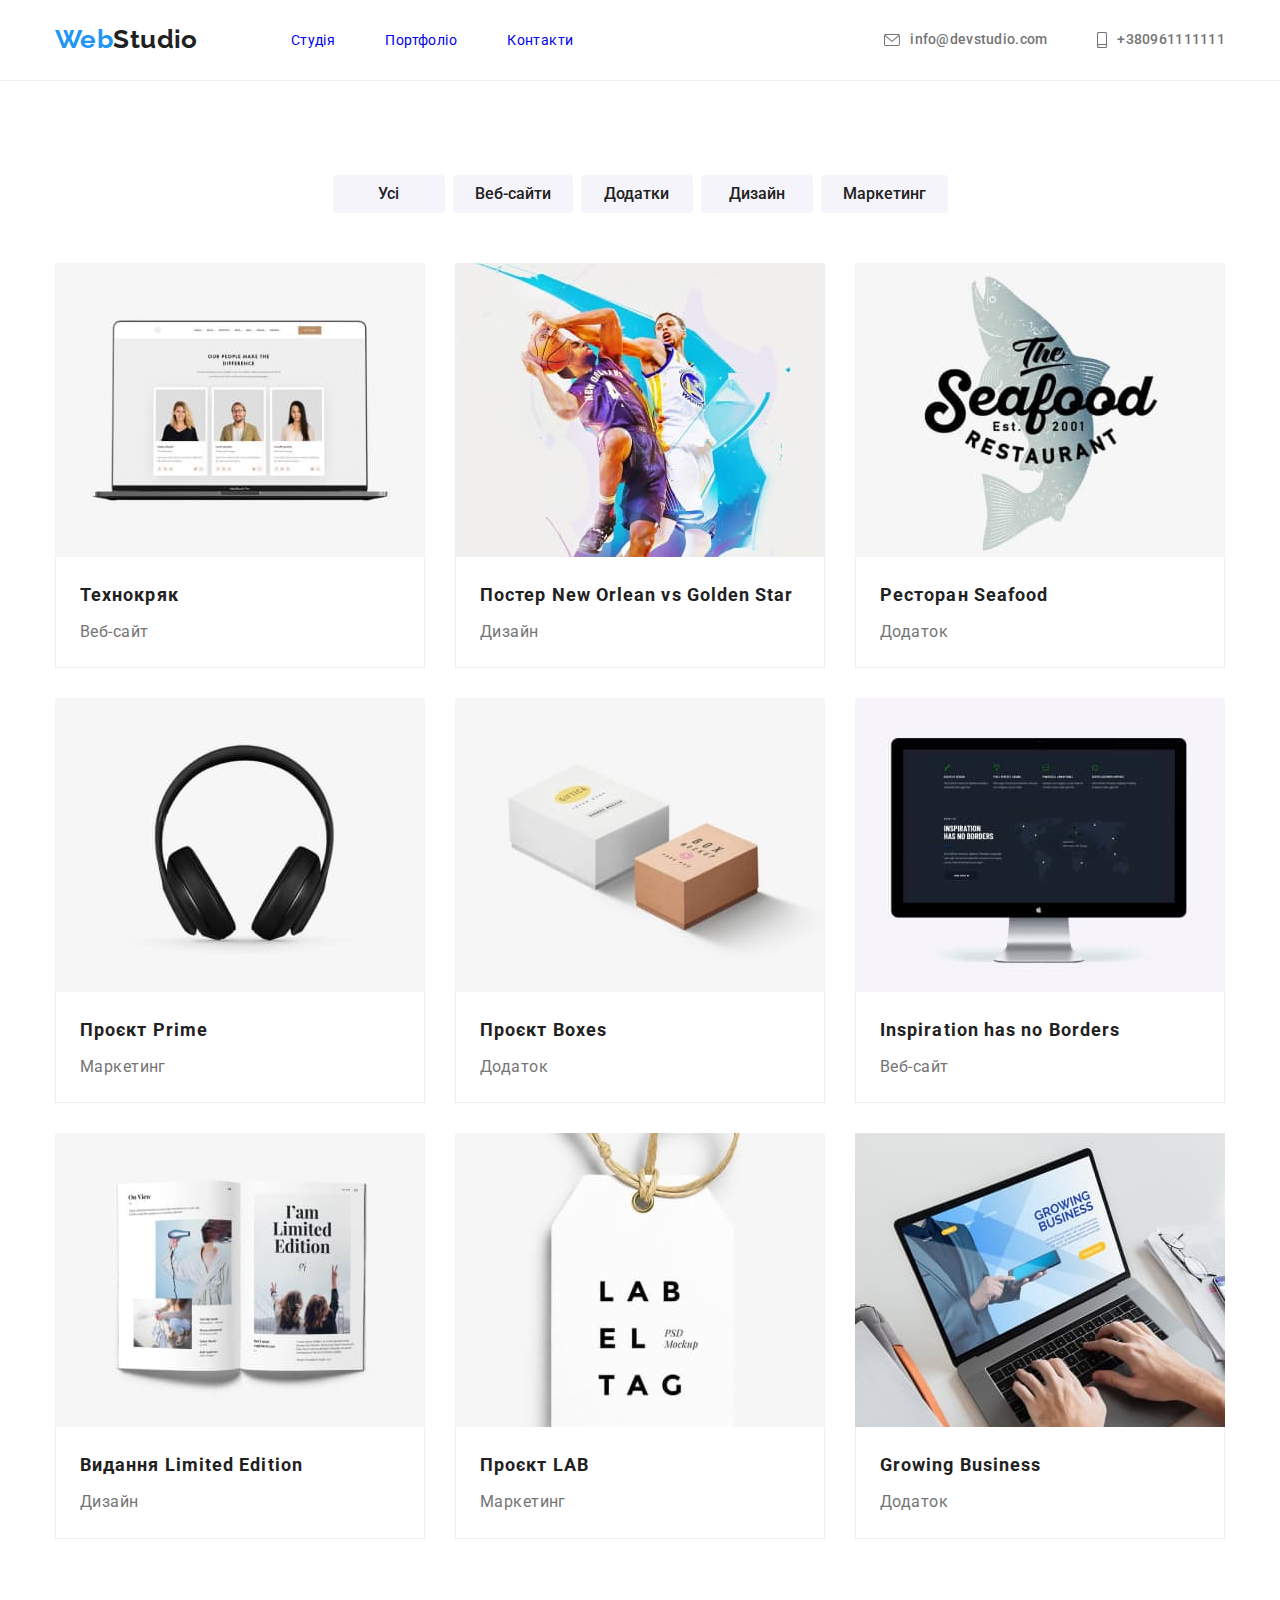
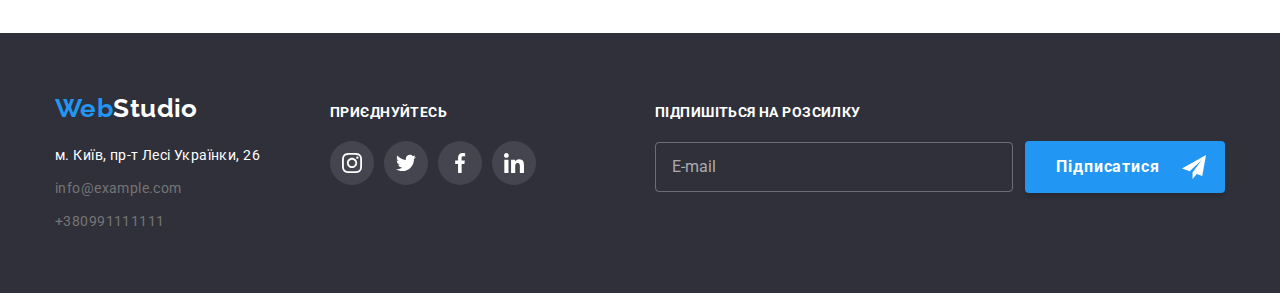
==== portfolio.html @ b7484ddc "внесла нові файли" ====
<!DOCTYPE html>
<html lang="uk">
  <head>
    <meta charset="UTF-8" />
    <meta http-equiv="X-UA-Compatible" content="IE=edge" />
    <meta name="viewport" content="width=device-width, initial-scale=1.0" />
    <link
      href="https://fonts.googleapis.com/css2?family=Raleway:wght@700&family=Roboto:wght@400;500;700;900&display=swap"
      rel="stylesheet"
    />
    <link
      rel="stylesheet"
      href="https://cdnjs.cloudflare.com/ajax/libs/modern-normalize/1.1.0/modern-normalize.min.css"
    />
    <link rel="stylesheet" href="./css/main.min.css" />
    <title>Портфоліо</title>
  </head>
  <body class="page">
    <!-- Header -->
    <header class="page-header">
      <div class="container wrapper">
        <nav class="main-nav">
          <!-- logo -->
          <a href="./index.html" lang="en" class="link logo-header logo"
            ><span class="select">Web</span>Studio</a
          >
          <!-- navigatio -->
          <ul class="nav-list list">
            <li class="nav-list__item">
              <a href="./index.html" class="link nav-list__link">Студія</a>
            </li>
            <li class="nav-list-item">
              <a href="./portfolio.html" class="link nav-list__link nav-list__link_current"
                >Портфоліо</a
              >
            </li>
            <li class="nav-list__item"><a href="#" class="link nav-list__link">Контакти</a></li>
          </ul>
        </nav>
        <ul class="list contact-list">
          <li class="contact-list-item">
            <a href="mailto:info@devstudio.com" class="link mail">
              <svg class="mail-icon" width="16" height="12" aria-label="пошта">
                <use href="./images/icons.svg#icon-envelope"></use></svg
              >info@devstudio.com</a
            >
          </li>
          <li class="contact-list-item">
            <a href="tel:+380961111111" class="link tel">
              <svg class="mail-icon" width="10" height="16" aria-label="мобільний телефон">
                <use href="./images/icons.svg#icon-smartphone"></use></svg
              >+380961111111</a
            >
          </li>
        </ul>
      </div>
    </header>

    <!-- main -->
    <main>
      <!-- portfolio -->
      <section class="section portfolio">
        <div class="container portfolio-wrapper">
          <h1 class="visually-hidden">Портфоліо</h1>
          <ul class="list portfolio-list">
            <li class="portfolio-list-item">
              <button type="button" class="main-btn button">Усі</button>
            </li>
            <li class="portfolio-list-item">
              <button type="button" class="button">Веб-сайти</button>
            </li>
            <li class="portfolio-list-item">
              <button type="button" class="button">Додатки</button>
            </li>
            <li class="portfolio-list-item">
              <button type="button" class="button">Дизайн</button>
            </li>
            <li class="portfolio-list-item">
              <button type="button" class="button">Маркетинг</button>
            </li>
          </ul>

          <ul class="portfolio-content">
            <li class="portfolio-content-item">
              <a href="" class="link portfolio-content-link">
                <div class="cards-wrapper">
                  <img
                    src="./images/pic-01.jpg"
                    alt="Прев'ю сайту Технокряк"
                    width="370"
                    height="294"
                  />
                  <p class="cards-overlay">
                    Ресурс пропонує комплексні пропозиції з різним рівнем функціоналу та сервісів.
                    Все це дозволить відвідувачу отримати вичерпні відомості про компанію чи
                    приватну особу.
                  </p>
                </div>
                <div class="our-products">
                  <h2 class="portfolio-title">Технокряк</h2>
                  <p class="desk">Веб-сайт</p>
                </div>
              </a>
            </li>

            <li class="link portfolio-content-item">
              <a href="" class="link portfolio-content-link">
                <div class="cards-wrapper">
                  <img src="./images/pic-02.jpg" alt="Дизайн постеру" width="370" height="294" />
                  <p class="cards-overlay">
                    Ресурс пропонує комплексні пропозиції з різним рівнем функціоналу та сервісів.
                    Все це дозволить відвідувачу отримати вичерпні відомості про компанію чи
                    приватну особу.
                  </p>
                </div>

                <div class="our-products">
                  <h2 class="portfolio-title">Постер New Orlean vs Golden Star</h2>
                  <p class="desk">Дизайн</p>
                </div>
              </a>
            </li>

            <li class="portfolio-content-item">
              <a href="" class="link link portfolio-content-link">
                <div class="cards-wrapper">
                  <img src="./images/pic-03.jpg" alt="Додаток ресторану" width="370" height="294" />
                  <p class="cards-overlay">
                    Ресурс пропонує комплексні пропозиції з різним рівнем функціоналу та сервісів.
                    Все це дозволить відвідувачу отримати вичерпні відомості про компанію чи
                    приватну особу.
                  </p>
                </div>
                <div class="our-products">
                  <h2 class="portfolio-title">Ресторан Seafood</h2>
                  <p class="desk">Додаток</p>
                </div>
              </a>
            </li>

            <li class="portfolio-content-item">
              <a href="" class="link portfolio-content-link">
                <div class="cards-wrapper">
                  <img src="./images/pic-04.jpg" alt="Маркетинг" width="370" height="294" />
                  <p class="cards-overlay">
                    Ресурс пропонує комплексні пропозиції з різним рівнем функціоналу та сервісів.
                    Все це дозволить відвідувачу отримати вичерпні відомості про компанію чи
                    приватну особу.
                  </p>
                </div>

                <div class="our-products">
                  <h2 class="portfolio-title">Проєкт Prime</h2>
                  <p class="desk">Маркетинг</p>
                </div>
              </a>
            </li>

            <li class="portfolio-content-item">
              <a href="" class="link portfolio-content-link">
                <div class="cards-wrapper">
                  <img src="./images/pic-05.jpg" alt="Додаток" width="370" height="294" />
                  <p class="cards-overlay">
                    Ресурс пропонує комплексні пропозиції з різним рівнем функціоналу та сервісів.
                    Все це дозволить відвідувачу отримати вичерпні відомості про компанію чи
                    приватну особу.
                  </p>
                </div>
                <div class="our-products">
                  <h2 class="portfolio-title">Проєкт Boxes</h2>
                  <p class="desk">Додаток</p>
                </div>
              </a>
            </li>

            <li class="portfolio-content-item">
              <a href="" class="link portfolio-content-link">
                <div class="cards-wrapper">
                  <img src="./images/pic-06.jpg" alt="Веб-сайт" width="370" height="294" />
                  <p class="cards-overlay">
                    Ресурс пропонує комплексні пропозиції з різним рівнем функціоналу та сервісів.
                    Все це дозволить відвідувачу отримати вичерпні відомості про компанію чи
                    приватну особу.
                  </p>
                </div>

                <div class="our-products">
                  <h2 class="portfolio-title">Inspiration has no Borders</h2>
                  <p class="desk">Веб-сайт</p>
                </div>
              </a>
            </li>

            <li class="portfolio-content-item">
              <a href="" class="link portfolio-content-link">
                <div class="cards-wrapper">
                  <img src="./images/pic-07.jpg" alt="Видання" width="370" height="294" />
                  <p class="cards-overlay">
                    Ресурс пропонує комплексні пропозиції з різним рівнем функціоналу та сервісів.
                    Все це дозволить відвідувачу отримати вичерпні відомості про компанію чи
                    приватну особу.
                  </p>
                </div>
                <div class="our-products">
                  <h2 class="portfolio-title">Видання Limited Edition</h2>
                  <p class="desk">Дизайн</p>
                </div>
              </a>
            </li>

            <li class="portfolio-content-item">
              <a href="" class="link portfolio-content-link">
                <div class="cards-wrapper">
                  <img src="./images/pic-08.jpg" alt="Проєкт" width="370" height="294" />
                  <p class="cards-overlay">
                    Ресурс пропонує комплексні пропозиції з різним рівнем функціоналу та сервісів.
                    Все це дозволить відвідувачу отримати вичерпні відомості про компанію чи
                    приватну особу.
                  </p>
                </div>
                <div class="our-products">
                  <h2 class="portfolio-title">Проєкт LAB</h2>
                  <p class="desk">Маркетинг</p>
                </div>
              </a>
            </li>

            <li class="portfolio-content-item">
              <a href="" class="link portfolio-content-link">
                <div class="cards-wrapper">
                  <img
                    src="./images/pic-09.jpg"
                    alt="Додаток для бізнесу"
                    width="370"
                    height="294"
                  />
                  <p class="cards-overlay">
                    Ресурс пропонує комплексні пропозиції з різним рівнем функціоналу та сервісів.
                    Все це дозволить відвідувачу отримати вичерпні відомості про компанію чи
                    приватну особу.
                  </p>
                </div>
                <div class="our-products">
                  <h2 class="portfolio-title">Growing Business</h2>
                  <p class="desk">Додаток</p>
                </div>
              </a>
            </li>
          </ul>
        </div>
      </section>
    </main>

    <!-- footer -->

    <footer class="page-footer">
      <div class="container footer-wrapper">
        <div class="content-wrapper">
          <a href="./index.html" lang="en" class="link logo-footer logo">
            <span class="select">Web</span>Studio</a
          >
          <address>
            <ul class="list footer-list">
              <li class="footer-list-item">
                <a
                  href="https://goo.gl/maps/CPtrU1FHBa2aNyZL9"
                  target="_blank"
                  rel="noopener noreferrer nofollow"
                  class="link address"
                  >м. Київ, пр-т Лесі Українки, 26</a
                >
              </li>
              <li class="footer-list-item">
                <a href="mailto:info@example.com" class="link contact">info@example.com</a>
              </li>
              <li class="footer-list-item">
                <a href="tel:+380991111111" class="link contact">+380991111111</a>
              </li>
            </ul>
          </address>
        </div>

        <div class="join-wrapper">
          <p class="join-text">Приєднуйтесь</p>
          <ul class="join-list">
            <li class="join-list-item">
              <a href="" class="join-list-link">
                <svg
                  class="join-list-icon"
                  width="20"
                  height="20"
                  aria-label="соціальна сторінка інстаграм"
                >
                  <use href="./images/icons.svg#icon-social-instagram"></use>
                </svg>
              </a>
            </li>
            <li class="join-list-item">
              <a href="" class="join-list-link">
                <svg
                  class="join-list-icon"
                  width="20"
                  height="20"
                  aria-label="соціальна сторінка твітер"
                >
                  <use href="./images/icons.svg#icon-social-twitter"></use>
                </svg>
              </a>
            </li>
            <li class="join-list-item">
              <a href="" class="join-list-link">
                <svg
                  class="join-list-icon"
                  width="20"
                  height="20"
                  aria-label="соціальна сторінка фейсбук"
                >
                  <use href="./images/icons.svg#icon-social-facebook"></use>
                </svg>
              </a>
            </li>
            <li class="join-list-item">
              <a href="" class="join-list-link">
                <svg
                  class="join-list-icon"
                  width="20"
                  height="20"
                  aria-label="соціальна сторінка лінкедін"
                >
                  <use href="./images/icons.svg#icon-social-linkedin"></use>
                </svg>
              </a>
            </li>
          </ul>
        </div>

        <form class="footer-form">
          <p class="footer-form-label-desk">Підпишіться на розсилку</p>
          <div class="footer-form-wrapper">
            <label class="footer-form-label">
              <input
                type="email"
                name="user-footer-mail"
                class="footer-form-input"
                placeholder="E-mail"
              />
            </label>
            <button type="submit" class="footer-form-btn">
              Підписатися<svg
                class="footer-form-icon"
                width="24"
                height="24"
                aria-label="іконка відправки"
              >
                <use href="./images/icons.svg#icon-icon-send"></use>
              </svg>
            </button>
          </div>
        </form>
      </div>
    </footer>
  </body>
</html>
---- css/main.min.css ----
@import'./base/_functions.css';:root{--page-bg-color: #ffffff;--primary-text-color-dark: #212121;--secondary-text-color-dark: #757575;--main-accent-color: #2196f3;--secondary-accent-color: #188ce8;--primary-text-color-light: #ffffff;--primary-bg-color-dark: #2f303a;--secondary-bg-color-light: #f5f4fa;--logo-header-color: #000000;--transition-dur-and-func: 250ms cubic-bezier(0.4, 0, 0.2, 1)}.visually-hidden{position:absolute;white-space:nowrap;width:1px;height:1px;overflow:hidden;border:0;padding:0;clip:rect(0 0 0 0);clip-path:inset(50%);margin:-1px}img{display:block;max-width:100%;height:auto}button{cursor:pointer;font-family:inherit}address{font-style:normal}h1,h2,h3,p{margin-top:0;margin-bottom:0}ul{margin-top:0;margin-bottom:0;padding-left:0;list-style:none}.page{margin:0;background-color:var(--page-bg-color);color:var(--primary-text-color-dark);font-family:"Roboto",sans-serif;letter-spacing:.03em;font-size:14px}.link{text-decoration:none}.section{padding:94px 0}.container{margin:0 auto;padding:0 15px;width:1200px}.page-header{background-color:var(--primary-text-color-light);border-bottom:1px solid #ececec}.wrapper{display:flex;align-items:center}.main-nav{display:flex;align-items:center}.nav-list{display:flex;align-items:center}.nav-list,.contact-list{column-gap:50px}.nav-list .nav-link{display:block;padding:32px 0;color:currentColor;font-weight:500;line-height:1.14;letter-spacing:.02em;transition:color var(--transition-dur-and-func)}.nav-list .nav-link:hover,.nav-list .nav-link:focus{color:var(--main-accent-color)}.logo-header{margin-right:93px;color:var(--logo-part-header)}.select{color:var(--main-accent-color)}.contact-list{display:flex;margin-left:auto}.list .mail,.list .tel{display:flex;padding:32px 0;align-items:center;color:var(--secondary-text-color-dark);font-family:inherit;font-style:normal;line-height:1.14;letter-spacing:.02em;font-weight:500;transition:color var(--transition-dur-and-func)}.list .mail:hover,.list .mail:focus,.list .tel:hover,.list .tel:focus{color:var(--main-accent-color)}.mail-icon{fill:currentColor;margin-right:10px;transition:fill var(--transition-dur-and-func)}.list .mail:hover .mail-icon,.list .mail:focus .mail-icon,.list .tel:hover .mail-icon,.list .tel:focus .mail-icon{fill:var(--main-accent-color)}.current{color:var(--main-accent-color);position:relative}.current::after{content:"";position:absolute;bottom:-1px;left:0;display:block;width:100%;height:4px;background-color:var(--main-accent-color);border-radius:2px}.hero{padding:200px 0;margin-left:auto;margin-right:auto;max-width:1600px;text-align:center;background-color:var(--primary-bg-color-dark);background-image:linear-gradient(to right, rgba(47, 48, 58, 0.4), rgba(47, 48, 58, 0.4)),url(../images/hero-img.jpg);background-repeat:no-repeat;background-size:cover;background-position:center}.hero-title{margin-bottom:30px;color:var(--primary-text-color-light);font-size:44px;font-weight:900;text-transform:uppercase;line-height:1.4;letter-spacing:.06em;text-align:center}.backdrop{position:fixed;top:0;left:0;z-index:100;width:100%;height:100%;background-color:rgba(0,0,0,.2);transition:opacity var(--transition-dur-and-func),visibility var(--transition-dur-and-func)}.backdrop.is-hidden{opacity:0;visibility:hidden;pointer-events:none}.modal{position:absolute;top:50%;left:50%;min-width:528px;min-height:581px;padding:40px;transform:translate(-50%, -50%);background-color:var(--page-bg-color)}.close-btn{position:absolute;top:8px;right:8px;display:flex;align-items:center;justify-content:center;padding:0;width:30px;height:30px;border:1px solid rgba(0,0,0,.1);border-radius:50%;background-color:rgba(0,0,0,0);transition:fill var(--transition-dur-and-func)}.close-btn-icon{fill:#000}.close-btn:hover .close-btn-icon,.close-btn:focus .close-btn-icon{fill:var(--main-accent-color)}.modal-form-title{margin-bottom:12px;font-size:20px;font-weight:700;line-height:1.2;text-align:center}.modal-form{display:flex;flex-direction:column}.modal-form-input{width:100%;height:40px;border:1px solid rgba(33,33,33,.2);border-radius:4px;padding-left:42px;transition:border-color var(--transition-dur-and-func)}.modal-form-input:focus{outline:none;border-color:var(--main-accent-color)}.modal-form-icon{position:absolute;top:50%;left:12px;transform:translateY(-50%);fill:var(--primary-text-color-dark);transition:fill var(--transition-dur-and-func)}.modal-form-input:focus+.modal-form-icon{fill:var(--main-accent-color)}.modal-form-field-desk{display:block;margin-bottom:4px;font-size:12px;line-height:1.2;letter-spacing:.01em;color:var(--secondary-text-color-dark)}.modal-form-input-wrapper{display:block;position:relative;margin-bottom:10px}.modal-form-comment{width:100%;height:120px;margin-bottom:20px;padding:12px 16px;resize:none;border:1px solid rgba(33,33,33,.2);border-radius:4px;transition:border-color var(--transition-dur-and-func)}.modal-form-comment:focus{outline:none;border-color:var(--main-accent-color)}.modal-form-comment::placeholder{font-size:12px;line-height:1.2;letter-spacing:.01em;color:rgba(117,117,117,.5)}.modal-form-check-icon{border-radius:2px;border:1px solid var(--primary-text-color-dark);cursor:pointer;margin-right:7px}.modal-form-checkbox:checked+.modal-form-check-icon{background-color:var(--main-accent-color);border-color:var(--main-accent-color)}.modal-form-checkbox:focus+.modal-form-check-icon{box-shadow:0 0 0 2px rgba(33,150,243,.5);border-color:var(--main-accent-color)}.own-check-icon{display:none}.modal-form-checkbox:checked+.modal-form-check-icon .own-check-icon{display:block}.modal-form-checkbox{appearance:none;position:absolute}.modal-form-check-label{display:flex;align-items:center;justify-content:center;margin-bottom:30px}.modal-form-check-desk{color:var(--secondary-text-color-dark);font-weight:400;letter-spacing:.03em;line-height:1.7}.modal-form-check-link{color:var(--main-accent-color);font-family:inherit;font-size:14px;font-weight:400;letter-spacing:.03em;line-height:1.7}.advantage-theme{display:flex;width:270px;height:120px;margin-bottom:20px;justify-content:center;align-items:center;column-gap:30px;background-color:var(--secondary-bg-color-light)}.advantage-list,.work-list,.team-list{display:flex;column-gap:30px}.work-list-item{position:relative}.work-overlay{display:flex;justify-content:center;align-items:center;position:absolute;bottom:0;left:0;width:100%;height:70px;color:var(--page-bg-color);text-transform:uppercase;font-weight:700;line-height:1.143;text-align:center;background-color:rgba(47,48,58,.8)}.list-marker{width:270px}.advantage-title{margin-bottom:10px;font-size:14px;font-weight:700;line-height:1.14;letter-spacing:.03em;text-transform:uppercase}.text{color:var(--secondary-text-color-dark);line-height:1.7}.work{padding-top:0}.team-list-item{width:270px;background-color:var(--primary-text-color-light);box-shadow:0px 1px 3px rgba(0,0,0,.12),0px 1px 1px rgba(0,0,0,.14),0px 2px 1px rgba(0,0,0,.2)}.team{background-color:var(--secondary-bg-color-light)}.our-team{padding:30px 0}.secondary-title{margin-bottom:10px;color:var(--primary-text-color-dark);font-weight:500;font-size:16px;line-height:1.2;letter-spacing:.03em;text-align:center}.regular-customers-list{display:flex;column-gap:30px}.regular-customers-list-item{width:170px;height:92px}.regular-customers-list-link{display:flex;width:100%;height:100%;border:1px solid #afb1b8;border-radius:4px;align-items:center;justify-content:center;transition:border var(--transition-dur-and-func)}.regular-customers-list-link:hover,.regular-customers-list-link:focus{border:1px solid var(--main-accent-color)}.regular-customers-list-icon{fill:#afb1b8;transition:fill var(--transition-dur-and-func)}.regular-customers-list-link:hover .regular-customers-list-icon,.regular-customers-list-link:focus .regular-customers-list-icon{fill:var(--main-accent-color)}.page-footer{padding:60px 0;background-color:var(--primary-bg-color-dark)}.content-wrapper{margin-right:70px}.footer-wrapper{display:flex;align-items:baseline}.logo-footer{display:inline-block;margin-bottom:20px;color:var(--primary-text-color-light)}.footer-list .footer-list-item:not(:last-child){margin-bottom:9px}.address{color:var(--primary-text-color-light);transition:color var(--transition-dur-and-func)}.contact{color:var(--secondary-text-color-dark);transition:color var(--transition-dur-and-func)}.address,.contact{font-family:inherit;line-height:1.7}.address:hover,.address:focus,.address:hover,.address:focus,.contact:hover,.contact:focus,.contact:hover,.contact:focus{color:var(--main-accent-color)}.join-list-icon{fill:var(--page-bg-color)}.join-list{display:flex;column-gap:10px}.join-list-link{display:flex;align-items:center;justify-content:center;width:44px;height:44px;border-radius:50%;background-color:rgba(255,255,255,.1);transition:background-color var(--transition-dur-and-func)}.join-list-link:hover,.join-list-link:focus{background-color:var(--main-accent-color)}.footer-form{margin-left:auto}.footer-form-wrapper{display:flex;align-items:center}.footer-form-input{width:358px;height:50px;padding:15px 0 15px 16px;border:1px solid rgba(255,255,255,.3);border-radius:4px;background-color:rgba(0,0,0,0);color:var(--page-bg-color)}.footer-form-input::placeholder{color:rgba(255,255,255,.6);font-size:16px;line-height:1.25}.footer-form-icon{position:absolute;top:13px;right:18px}.portfolio-list{display:flex;column-gap:8px;justify-content:center;align-items:center;margin-bottom:50px}.button{display:inline-block;border:none;border-radius:4px;padding:6px 22px;min-width:112px;color:var(--primary-text-color-dark);background-color:var(--secondary-bg-color-light);font-weight:500;font-size:16px;line-height:1.6;text-align:center;transition:background-color var(--transition-dur-and-func),color var(--transition-dur-and-func),box-shadow var(--transition-dur-and-func)}.button:hover,.button:focus{color:var(--primary-text-color-light);background-color:var(--main-accent-color);box-shadow:0px 3px 1px rgba(0,0,0,.1),0px 1px 2px rgba(0,0,0,.08),0px 2px 2px rgba(0,0,0,.12)}.portfolio-content{display:flex;flex-wrap:wrap}.portfolio-content-item{width:370px;text-align:left}.portfolio-content-item:not(:nth-child(3n)){margin-right:30px}.portfolio-content-item:not(:nth-last-child(-n+3)){margin-bottom:30px}.portfolio-content-link{display:block;width:100%;background-color:var(--primary-text-color-light);transition:box-shadow var(--transition-dur-and-func)}.portfolio-content-link:hover,.portfolio-content-link:focus{box-shadow:0px 1px 1px rgba(0,0,0,.12),0px 4px 4px rgba(0,0,0,.06),1px 4px 6px rgba(0,0,0,.16)}.portfolio-content-link:hover .cards-overlay{transform:translateY(0)}.our-products{padding:20px 24px;border-left:1px solid #eee;border-right:1px solid #eee;border-bottom:1px solid #eee}.portfolio-title{margin-bottom:4px;color:var(--primary-text-color-dark);font-weight:700;font-size:18px;line-height:2;letter-spacing:.06em}.cards-wrapper{position:relative;overflow:hidden}.cards-overlay{position:absolute;top:0;left:0;width:100%;padding:63px 24px;background-color:rgba(33,150,243,.9);color:var(--page-bg-color);font-weight:400;font-size:18px;line-height:1.6;transform:translateY(100%);transition:transform var(--transition-dur-and-func)}.work-title,.team-title,.regular-customers-title{margin-bottom:50px;color:var(--primary-text-color-dark);font-weight:700;font-size:36px;line-height:1.16;letter-spacing:.03em;text-align:center}.point{color:var(--secondary-text-color-dark);font-size:16px;line-height:1.2;text-align:center;margin-bottom:16px}.social-list{display:flex;justify-content:center;column-gap:10px}.social-list-link{display:flex;align-items:center;justify-content:center;width:44px;height:44px;border-radius:50%;background-color:var(--page-bg-color);transition:background-color var(--transition-dur-and-func)}.social-list-link:hover,.social-list-link:focus{background-color:var(--main-accent-color)}.social-list-icon{fill:#afb1b8;transition:fill var(--transition-dur-and-func)}.social-list-link:hover .social-list-icon,.social-list-link:focus .social-list-icon{fill:var(--page-bg-color)}.join-text{margin-bottom:20px;font-size:14px;font-weight:700;line-height:1.14;letter-spacing:.03em;text-transform:uppercase;color:var(--page-bg-color)}.footer-form-label-desk{margin-bottom:20px;color:var(--primary-text-color-light);font-weight:700;line-height:1.14;text-transform:uppercase}.footer-form-btn{position:relative;display:inline-block;padding:10px 62px 10px 28px;margin-left:12px;align-self:center;min-width:200px;border:1px solid rgba(0,0,0,0);border-radius:4px;box-shadow:0px 4px 4px rgba(0,0,0,.15);background-color:var(--main-accent-color);color:var(--primary-text-color-light);font-weight:700;font-size:16px;line-height:1.9;letter-spacing:.06em;text-align:center;transition:background-color var(--transition-dur-and-func),box-shadow var(--transition-dur-and-func)}.desk{color:var(--secondary-text-color-dark);font-weight:400;font-size:16px;line-height:1.9}.favor-btn{display:inline-block;padding:10px 32px;min-width:216px;border:1px solid rgba(0,0,0,0);border-radius:4px;background-color:var(--main-accent-color);color:var(--primary-text-color-light);font-weight:700;font-size:16px;line-height:1.9;letter-spacing:.06em;text-align:center;transition:background-color var(--transition-dur-and-func)}.favor-btn:hover,.favor-btn:focus{background-color:var(--secondary-accent-color);color:var(--primary-text-color-light)}.logo{font-family:"Raleway",sans-serif;font-size:26px;font-weight:700;line-height:1.2}.modal-form-btn{display:inline-block;padding:10px 52px;align-self:center;min-width:200px;border:1px solid rgba(0,0,0,0);border-radius:4px;box-shadow:0px 4px 4px rgba(0,0,0,.15);background-color:var(--main-accent-color);color:var(--primary-text-color-light);font-weight:700;font-size:16px;line-height:1.9;letter-spacing:.06em;text-align:center}/*# sourceMappingURL=main.min.css.map */
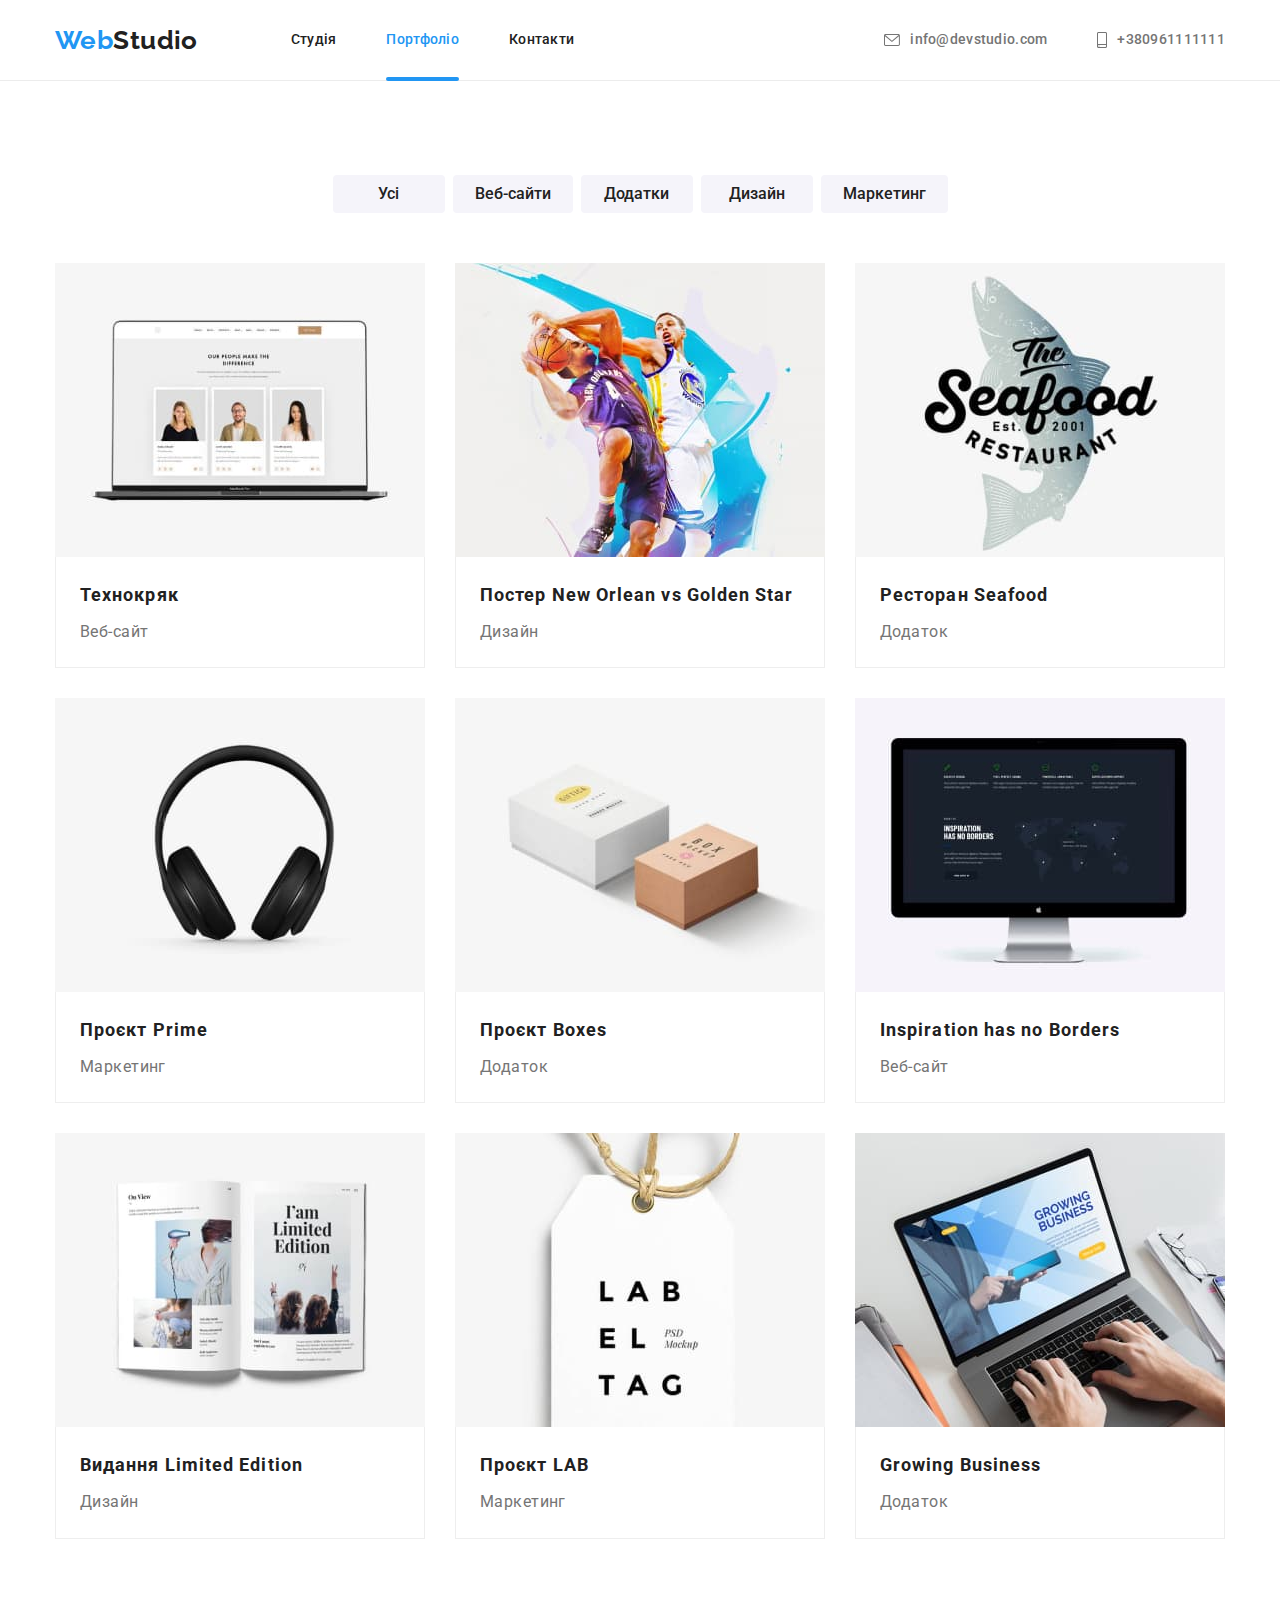
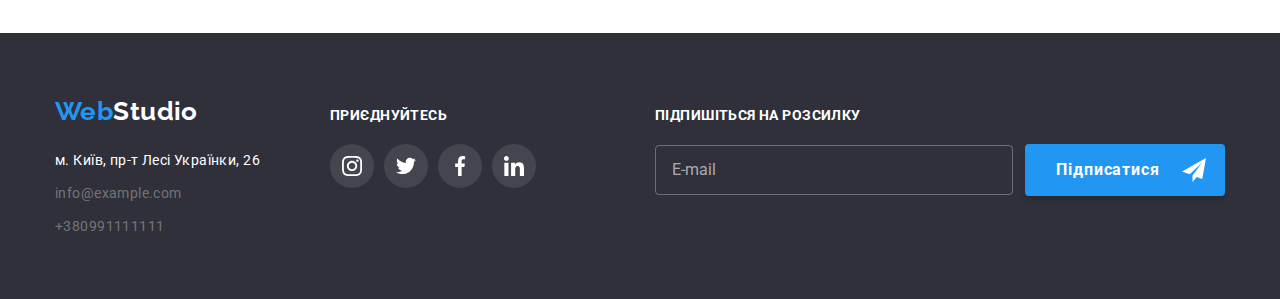
==== commit 1e2cc0b7: "BEM тільки на 3х секціях" ====
--- a/portfolio.html
+++ b/portfolio.html
@@ -24,17 +24,15 @@
           <a href="./index.html" lang="en" class="link logo-header logo"
             ><span class="select">Web</span>Studio</a
           >
-          <!-- navigatio -->
+          <!-- navigation -->
           <ul class="nav-list list">
-            <li class="nav-list__item">
-              <a href="./index.html" class="link nav-list__link">Студія</a>
-            </li>
             <li class="nav-list-item">
-              <a href="./portfolio.html" class="link nav-list__link nav-list__link_current"
-                >Портфоліо</a
-              >
-            </li>
-            <li class="nav-list__item"><a href="#" class="link nav-list__link">Контакти</a></li>
+              <a href="./index.html" class="link nav-list-link">Студія</a>
+            </li>
+            <li class="nav-list-item">
+              <a href="./portfolio.html" class="link nav-list-link current">Портфоліо</a>
+            </li>
+            <li class="nav-list-item"><a href="#" class="link nav-list-link">Контакти</a></li>
           </ul>
         </nav>
         <ul class="list contact-list">
--- a/css/main.min.css
+++ b/css/main.min.css
@@ -1 +1 @@
-@import'./base/_functions.css';:root{--page-bg-color: #ffffff;--primary-text-color-dark: #212121;--secondary-text-color-dark: #757575;--main-accent-color: #2196f3;--secondary-accent-color: #188ce8;--primary-text-color-light: #ffffff;--primary-bg-color-dark: #2f303a;--secondary-bg-color-light: #f5f4fa;--logo-header-color: #000000;--transition-dur-and-func: 250ms cubic-bezier(0.4, 0, 0.2, 1)}.visually-hidden{position:absolute;white-space:nowrap;width:1px;height:1px;overflow:hidden;border:0;padding:0;clip:rect(0 0 0 0);clip-path:inset(50%);margin:-1px}img{display:block;max-width:100%;height:auto}button{cursor:pointer;font-family:inherit}address{font-style:normal}h1,h2,h3,p{margin-top:0;margin-bottom:0}ul{margin-top:0;margin-bottom:0;padding-left:0;list-style:none}.page{margin:0;background-color:var(--page-bg-color);color:var(--primary-text-color-dark);font-family:"Roboto",sans-serif;letter-spacing:.03em;font-size:14px}.link{text-decoration:none}.section{padding:94px 0}.container{margin:0 auto;padding:0 15px;width:1200px}.page-header{background-color:var(--primary-text-color-light);border-bottom:1px solid #ececec}.wrapper{display:flex;align-items:center}.main-nav{display:flex;align-items:center}.nav-list{display:flex;align-items:center}.nav-list,.contact-list{column-gap:50px}.nav-list .nav-link{display:block;padding:32px 0;color:currentColor;font-weight:500;line-height:1.14;letter-spacing:.02em;transition:color var(--transition-dur-and-func)}.nav-list .nav-link:hover,.nav-list .nav-link:focus{color:var(--main-accent-color)}.logo-header{margin-right:93px;color:var(--logo-part-header)}.select{color:var(--main-accent-color)}.contact-list{display:flex;margin-left:auto}.list .mail,.list .tel{display:flex;padding:32px 0;align-items:center;color:var(--secondary-text-color-dark);font-family:inherit;font-style:normal;line-height:1.14;letter-spacing:.02em;font-weight:500;transition:color var(--transition-dur-and-func)}.list .mail:hover,.list .mail:focus,.list .tel:hover,.list .tel:focus{color:var(--main-accent-color)}.mail-icon{fill:currentColor;margin-right:10px;transition:fill var(--transition-dur-and-func)}.list .mail:hover .mail-icon,.list .mail:focus .mail-icon,.list .tel:hover .mail-icon,.list .tel:focus .mail-icon{fill:var(--main-accent-color)}.current{color:var(--main-accent-color);position:relative}.current::after{content:"";position:absolute;bottom:-1px;left:0;display:block;width:100%;height:4px;background-color:var(--main-accent-color);border-radius:2px}.hero{padding:200px 0;margin-left:auto;margin-right:auto;max-width:1600px;text-align:center;background-color:var(--primary-bg-color-dark);background-image:linear-gradient(to right, rgba(47, 48, 58, 0.4), rgba(47, 48, 58, 0.4)),url(../images/hero-img.jpg);background-repeat:no-repeat;background-size:cover;background-position:center}.hero-title{margin-bottom:30px;color:var(--primary-text-color-light);font-size:44px;font-weight:900;text-transform:uppercase;line-height:1.4;letter-spacing:.06em;text-align:center}.backdrop{position:fixed;top:0;left:0;z-index:100;width:100%;height:100%;background-color:rgba(0,0,0,.2);transition:opacity var(--transition-dur-and-func),visibility var(--transition-dur-and-func)}.backdrop.is-hidden{opacity:0;visibility:hidden;pointer-events:none}.modal{position:absolute;top:50%;left:50%;min-width:528px;min-height:581px;padding:40px;transform:translate(-50%, -50%);background-color:var(--page-bg-color)}.close-btn{position:absolute;top:8px;right:8px;display:flex;align-items:center;justify-content:center;padding:0;width:30px;height:30px;border:1px solid rgba(0,0,0,.1);border-radius:50%;background-color:rgba(0,0,0,0);transition:fill var(--transition-dur-and-func)}.close-btn-icon{fill:#000}.close-btn:hover .close-btn-icon,.close-btn:focus .close-btn-icon{fill:var(--main-accent-color)}.modal-form-title{margin-bottom:12px;font-size:20px;font-weight:700;line-height:1.2;text-align:center}.modal-form{display:flex;flex-direction:column}.modal-form-input{width:100%;height:40px;border:1px solid rgba(33,33,33,.2);border-radius:4px;padding-left:42px;transition:border-color var(--transition-dur-and-func)}.modal-form-input:focus{outline:none;border-color:var(--main-accent-color)}.modal-form-icon{position:absolute;top:50%;left:12px;transform:translateY(-50%);fill:var(--primary-text-color-dark);transition:fill var(--transition-dur-and-func)}.modal-form-input:focus+.modal-form-icon{fill:var(--main-accent-color)}.modal-form-field-desk{display:block;margin-bottom:4px;font-size:12px;line-height:1.2;letter-spacing:.01em;color:var(--secondary-text-color-dark)}.modal-form-input-wrapper{display:block;position:relative;margin-bottom:10px}.modal-form-comment{width:100%;height:120px;margin-bottom:20px;padding:12px 16px;resize:none;border:1px solid rgba(33,33,33,.2);border-radius:4px;transition:border-color var(--transition-dur-and-func)}.modal-form-comment:focus{outline:none;border-color:var(--main-accent-color)}.modal-form-comment::placeholder{font-size:12px;line-height:1.2;letter-spacing:.01em;color:rgba(117,117,117,.5)}.modal-form-check-icon{border-radius:2px;border:1px solid var(--primary-text-color-dark);cursor:pointer;margin-right:7px}.modal-form-checkbox:checked+.modal-form-check-icon{background-color:var(--main-accent-color);border-color:var(--main-accent-color)}.modal-form-checkbox:focus+.modal-form-check-icon{box-shadow:0 0 0 2px rgba(33,150,243,.5);border-color:var(--main-accent-color)}.own-check-icon{display:none}.modal-form-checkbox:checked+.modal-form-check-icon .own-check-icon{display:block}.modal-form-checkbox{appearance:none;position:absolute}.modal-form-check-label{display:flex;align-items:center;justify-content:center;margin-bottom:30px}.modal-form-check-desk{color:var(--secondary-text-color-dark);font-weight:400;letter-spacing:.03em;line-height:1.7}.modal-form-check-link{color:var(--main-accent-color);font-family:inherit;font-size:14px;font-weight:400;letter-spacing:.03em;line-height:1.7}.advantage-theme{display:flex;width:270px;height:120px;margin-bottom:20px;justify-content:center;align-items:center;column-gap:30px;background-color:var(--secondary-bg-color-light)}.advantage-list,.work-list,.team-list{display:flex;column-gap:30px}.work-list-item{position:relative}.work-overlay{display:flex;justify-content:center;align-items:center;position:absolute;bottom:0;left:0;width:100%;height:70px;color:var(--page-bg-color);text-transform:uppercase;font-weight:700;line-height:1.143;text-align:center;background-color:rgba(47,48,58,.8)}.list-marker{width:270px}.advantage-title{margin-bottom:10px;font-size:14px;font-weight:700;line-height:1.14;letter-spacing:.03em;text-transform:uppercase}.text{color:var(--secondary-text-color-dark);line-height:1.7}.work{padding-top:0}.team-list-item{width:270px;background-color:var(--primary-text-color-light);box-shadow:0px 1px 3px rgba(0,0,0,.12),0px 1px 1px rgba(0,0,0,.14),0px 2px 1px rgba(0,0,0,.2)}.team{background-color:var(--secondary-bg-color-light)}.our-team{padding:30px 0}.secondary-title{margin-bottom:10px;color:var(--primary-text-color-dark);font-weight:500;font-size:16px;line-height:1.2;letter-spacing:.03em;text-align:center}.regular-customers-list{display:flex;column-gap:30px}.regular-customers-list-item{width:170px;height:92px}.regular-customers-list-link{display:flex;width:100%;height:100%;border:1px solid #afb1b8;border-radius:4px;align-items:center;justify-content:center;transition:border var(--transition-dur-and-func)}.regular-customers-list-link:hover,.regular-customers-list-link:focus{border:1px solid var(--main-accent-color)}.regular-customers-list-icon{fill:#afb1b8;transition:fill var(--transition-dur-and-func)}.regular-customers-list-link:hover .regular-customers-list-icon,.regular-customers-list-link:focus .regular-customers-list-icon{fill:var(--main-accent-color)}.page-footer{padding:60px 0;background-color:var(--primary-bg-color-dark)}.content-wrapper{margin-right:70px}.footer-wrapper{display:flex;align-items:baseline}.logo-footer{display:inline-block;margin-bottom:20px;color:var(--primary-text-color-light)}.footer-list .footer-list-item:not(:last-child){margin-bottom:9px}.address{color:var(--primary-text-color-light);transition:color var(--transition-dur-and-func)}.contact{color:var(--secondary-text-color-dark);transition:color var(--transition-dur-and-func)}.address,.contact{font-family:inherit;line-height:1.7}.address:hover,.address:focus,.address:hover,.address:focus,.contact:hover,.contact:focus,.contact:hover,.contact:focus{color:var(--main-accent-color)}.join-list-icon{fill:var(--page-bg-color)}.join-list{display:flex;column-gap:10px}.join-list-link{display:flex;align-items:center;justify-content:center;width:44px;height:44px;border-radius:50%;background-color:rgba(255,255,255,.1);transition:background-color var(--transition-dur-and-func)}.join-list-link:hover,.join-list-link:focus{background-color:var(--main-accent-color)}.footer-form{margin-left:auto}.footer-form-wrapper{display:flex;align-items:center}.footer-form-input{width:358px;height:50px;padding:15px 0 15px 16px;border:1px solid rgba(255,255,255,.3);border-radius:4px;background-color:rgba(0,0,0,0);color:var(--page-bg-color)}.footer-form-input::placeholder{color:rgba(255,255,255,.6);font-size:16px;line-height:1.25}.footer-form-icon{position:absolute;top:13px;right:18px}.portfolio-list{display:flex;column-gap:8px;justify-content:center;align-items:center;margin-bottom:50px}.button{display:inline-block;border:none;border-radius:4px;padding:6px 22px;min-width:112px;color:var(--primary-text-color-dark);background-color:var(--secondary-bg-color-light);font-weight:500;font-size:16px;line-height:1.6;text-align:center;transition:background-color var(--transition-dur-and-func),color var(--transition-dur-and-func),box-shadow var(--transition-dur-and-func)}.button:hover,.button:focus{color:var(--primary-text-color-light);background-color:var(--main-accent-color);box-shadow:0px 3px 1px rgba(0,0,0,.1),0px 1px 2px rgba(0,0,0,.08),0px 2px 2px rgba(0,0,0,.12)}.portfolio-content{display:flex;flex-wrap:wrap}.portfolio-content-item{width:370px;text-align:left}.portfolio-content-item:not(:nth-child(3n)){margin-right:30px}.portfolio-content-item:not(:nth-last-child(-n+3)){margin-bottom:30px}.portfolio-content-link{display:block;width:100%;background-color:var(--primary-text-color-light);transition:box-shadow var(--transition-dur-and-func)}.portfolio-content-link:hover,.portfolio-content-link:focus{box-shadow:0px 1px 1px rgba(0,0,0,.12),0px 4px 4px rgba(0,0,0,.06),1px 4px 6px rgba(0,0,0,.16)}.portfolio-content-link:hover .cards-overlay{transform:translateY(0)}.our-products{padding:20px 24px;border-left:1px solid #eee;border-right:1px solid #eee;border-bottom:1px solid #eee}.portfolio-title{margin-bottom:4px;color:var(--primary-text-color-dark);font-weight:700;font-size:18px;line-height:2;letter-spacing:.06em}.cards-wrapper{position:relative;overflow:hidden}.cards-overlay{position:absolute;top:0;left:0;width:100%;padding:63px 24px;background-color:rgba(33,150,243,.9);color:var(--page-bg-color);font-weight:400;font-size:18px;line-height:1.6;transform:translateY(100%);transition:transform var(--transition-dur-and-func)}.work-title,.team-title,.regular-customers-title{margin-bottom:50px;color:var(--primary-text-color-dark);font-weight:700;font-size:36px;line-height:1.16;letter-spacing:.03em;text-align:center}.point{color:var(--secondary-text-color-dark);font-size:16px;line-height:1.2;text-align:center;margin-bottom:16px}.social-list{display:flex;justify-content:center;column-gap:10px}.social-list-link{display:flex;align-items:center;justify-content:center;width:44px;height:44px;border-radius:50%;background-color:var(--page-bg-color);transition:background-color var(--transition-dur-and-func)}.social-list-link:hover,.social-list-link:focus{background-color:var(--main-accent-color)}.social-list-icon{fill:#afb1b8;transition:fill var(--transition-dur-and-func)}.social-list-link:hover .social-list-icon,.social-list-link:focus .social-list-icon{fill:var(--page-bg-color)}.join-text{margin-bottom:20px;font-size:14px;font-weight:700;line-height:1.14;letter-spacing:.03em;text-transform:uppercase;color:var(--page-bg-color)}.footer-form-label-desk{margin-bottom:20px;color:var(--primary-text-color-light);font-weight:700;line-height:1.14;text-transform:uppercase}.footer-form-btn{position:relative;display:inline-block;padding:10px 62px 10px 28px;margin-left:12px;align-self:center;min-width:200px;border:1px solid rgba(0,0,0,0);border-radius:4px;box-shadow:0px 4px 4px rgba(0,0,0,.15);background-color:var(--main-accent-color);color:var(--primary-text-color-light);font-weight:700;font-size:16px;line-height:1.9;letter-spacing:.06em;text-align:center;transition:background-color var(--transition-dur-and-func),box-shadow var(--transition-dur-and-func)}.desk{color:var(--secondary-text-color-dark);font-weight:400;font-size:16px;line-height:1.9}.favor-btn{display:inline-block;padding:10px 32px;min-width:216px;border:1px solid rgba(0,0,0,0);border-radius:4px;background-color:var(--main-accent-color);color:var(--primary-text-color-light);font-weight:700;font-size:16px;line-height:1.9;letter-spacing:.06em;text-align:center;transition:background-color var(--transition-dur-and-func)}.favor-btn:hover,.favor-btn:focus{background-color:var(--secondary-accent-color);color:var(--primary-text-color-light)}.logo{font-family:"Raleway",sans-serif;font-size:26px;font-weight:700;line-height:1.2}.modal-form-btn{display:inline-block;padding:10px 52px;align-self:center;min-width:200px;border:1px solid rgba(0,0,0,0);border-radius:4px;box-shadow:0px 4px 4px rgba(0,0,0,.15);background-color:var(--main-accent-color);color:var(--primary-text-color-light);font-weight:700;font-size:16px;line-height:1.9;letter-spacing:.06em;text-align:center}/*# sourceMappingURL=main.min.css.map */+:root{--page-bg-color: #ffffff;--primary-text-color-dark: #212121;--secondary-text-color-dark: #757575;--main-accent-color: #2196f3;--secondary-accent-color: #188ce8;--primary-text-color-light: #ffffff;--primary-bg-color-dark: #2f303a;--secondary-bg-color-light: #f5f4fa;--logo-header-color: #000000;--transition-dur-and-func: 250ms cubic-bezier(0.4, 0, 0.2, 1)}.visually-hidden{position:absolute;white-space:nowrap;width:1px;height:1px;overflow:hidden;border:0;padding:0;clip:rect(0 0 0 0);clip-path:inset(50%);margin:-1px}img{display:block;max-width:100%;height:auto}button{cursor:pointer;font-family:inherit}address{font-style:normal}h1,h2,h3,p{margin-top:0;margin-bottom:0}ul{margin-top:0;margin-bottom:0;padding-left:0;list-style:none}.page{margin:0;background-color:var(--page-bg-color);color:var(--primary-text-color-dark);font-family:"Roboto",sans-serif;letter-spacing:.03em;font-size:14px}.link{text-decoration:none}.section{padding:94px 0}.container{margin:0 auto;padding:0 15px;width:1200px}.hero{padding:200px 0;margin-left:auto;margin-right:auto;max-width:1600px;text-align:center;background-color:var(--primary-bg-color-dark);background-image:linear-gradient(to right, rgba(47, 48, 58, 0.4), rgba(47, 48, 58, 0.4)),url(../images/hero-img.jpg);background-repeat:no-repeat;background-size:cover;background-position:center}.hero-title{margin-bottom:30px;color:var(--primary-text-color-light);font-size:44px;line-height:1.4;font-weight:900;text-transform:uppercase;letter-spacing:.06em;text-align:center}.page-header{background-color:var(--primary-text-color-light);border-bottom:1px solid #ececec}.wrapper{display:flex;align-items:center}.main-nav{display:flex;align-items:center}.nav-list{display:flex;align-items:center}.nav-list,.contact-list{column-gap:50px}.nav-list-link{display:block;padding:32px 0;color:currentColor;font-weight:500;line-height:1.14;letter-spacing:.02em;transition:color var(--transition-dur-and-func)}.nav-list-link:hover,.nav-list-link:focus{color:var(--main-accent-color)}.logo-header{margin-right:93px;color:var(--logo-part-header)}.select{color:var(--main-accent-color)}.contact-list{display:flex;margin-left:auto}.list .mail,.list .tel{display:flex;padding:32px 0;align-items:center;color:var(--secondary-text-color-dark);font-family:inherit;font-style:normal;line-height:1.14;letter-spacing:.02em;font-weight:500;transition:color var(--transition-dur-and-func)}.list .mail:hover,.list .mail:focus,.list .tel:hover,.list .tel:focus{color:var(--main-accent-color)}.mail-icon{fill:currentColor;margin-right:10px;transition:fill var(--transition-dur-and-func)}.mail:hover .mail-icon,.mail:focus .mail-icon,.tel:hover .mail-icon,.tel:focus .mail-icon{fill:var(--main-accent-color)}.current{color:var(--main-accent-color);position:relative}.current::after{content:"";position:absolute;bottom:-1px;left:0;display:block;width:100%;height:4px;background-color:var(--main-accent-color);border-radius:2px}.backdrop{position:fixed;top:0;left:0;z-index:100;width:100%;height:100%;background-color:rgba(0,0,0,.2);transition:opacity var(--transition-dur-and-func),visibility var(--transition-dur-and-func)}.backdrop.is-hidden{opacity:0;visibility:hidden;pointer-events:none}.modal{position:absolute;top:50%;left:50%;min-width:528px;min-height:581px;padding:40px;transform:translate(-50%, -50%);background-color:var(--page-bg-color)}.close-btn{position:absolute;top:8px;right:8px;display:flex;align-items:center;justify-content:center;padding:0;width:30px;height:30px;border:1px solid rgba(0,0,0,.1);border-radius:50%;background-color:rgba(0,0,0,0);transition:fill var(--transition-dur-and-func)}.close-btn-icon{fill:#000}.close-btn:hover .close-btn-icon,.close-btn:focus .close-btn-icon{fill:var(--main-accent-color)}.modal-form-title{margin-bottom:12px;font-size:20px;font-weight:700;line-height:1.2;text-align:center}.modal-form{display:flex;flex-direction:column}.modal-form-input{width:100%;height:40px;border:1px solid rgba(33,33,33,.2);border-radius:4px;padding-left:42px;transition:border-color var(--transition-dur-and-func)}.modal-form-input:focus{outline:none;border-color:var(--main-accent-color)}.modal-form-icon{position:absolute;top:50%;left:12px;transform:translateY(-50%);fill:var(--primary-text-color-dark);transition:fill var(--transition-dur-and-func)}.modal-form-input:focus+.modal-form-icon{fill:var(--main-accent-color)}.modal-form-field-desk{display:block;margin-bottom:4px;font-size:12px;line-height:1.2;letter-spacing:.01em;color:var(--secondary-text-color-dark)}.modal-form-input-wrapper{display:block;position:relative;margin-bottom:10px}.modal-form-comment{width:100%;height:120px;margin-bottom:20px;padding:12px 16px;resize:none;border:1px solid rgba(33,33,33,.2);border-radius:4px;transition:border-color var(--transition-dur-and-func)}.modal-form-comment:focus{outline:none;border-color:var(--main-accent-color)}.modal-form-comment::placeholder{font-size:12px;line-height:1.2;letter-spacing:.01em;color:rgba(117,117,117,.5)}.modal-form-check-icon{border-radius:2px;border:1px solid var(--primary-text-color-dark);cursor:pointer;margin-right:7px}.modal-form-checkbox:checked+.modal-form-check-icon{background-color:var(--main-accent-color);border-color:var(--main-accent-color)}.modal-form-checkbox:focus+.modal-form-check-icon{box-shadow:0 0 0 2px rgba(33,150,243,.5);border-color:var(--main-accent-color)}.own-check-icon{display:none}.modal-form-checkbox:checked+.modal-form-check-icon .own-check-icon{display:block}.modal-form-checkbox{appearance:none;position:absolute}.modal-form-check-label{margin-bottom:30px}.modal-form-check-desk{color:var(--secondary-text-color-dark);font-weight:400;letter-spacing:.03em;line-height:1.7}.modal-form-check-link{color:var(--main-accent-color);font-family:inherit;font-size:14px;line-height:1.7;font-weight:400;letter-spacing:.03em}.advantage-theme{width:270px;height:120px;margin-bottom:20px;column-gap:30px;background-color:var(--secondary-bg-color-light)}.advantage-list,.work-list,.team-list{display:flex;column-gap:30px}.work-list__item{position:relative}.work-list__overlay{position:absolute;bottom:0;left:0;width:100%;height:70px;color:var(--page-bg-color);text-transform:uppercase;font-weight:700;line-height:1.143;text-align:center;background-color:rgba(47,48,58,.8)}.list-marker{width:270px}.advantage-title{margin-bottom:10px;font-size:14px;line-height:1.14;font-weight:700;letter-spacing:.03em;text-transform:uppercase}.text{color:var(--secondary-text-color-dark);line-height:1.7}.work{padding-top:0}.team-list__item{width:270px;background-color:var(--primary-text-color-light);box-shadow:0px 1px 3px rgba(0,0,0,.12),0px 1px 1px rgba(0,0,0,.14),0px 2px 1px rgba(0,0,0,.2)}.team{background-color:var(--secondary-bg-color-light)}.our-team{padding:30px 0}.our-team__title{margin-bottom:10px;color:var(--primary-text-color-dark);font-weight:500;font-size:16px;line-height:1.2;letter-spacing:.03em;text-align:center}.regular-customers-list{display:flex;column-gap:30px}.regular-customers-list__item{width:170px;height:92px}.regular-customers-list__link{width:100%;height:100%;border:1px solid #afb1b8;border-radius:4px;transition:border var(--transition-dur-and-func)}.regular-customers-list__link:hover,.regular-customers-list__link:focus{border:1px solid var(--main-accent-color)}.regular-customers-list__icon{fill:#afb1b8;transition:fill var(--transition-dur-and-func)}.regular-customers-list__link:hover .regular-customers-list__icon,.regular-customers-list__link:focus .regular-customers-list__icon{fill:var(--main-accent-color)}.page-footer{padding:60px 0;background-color:var(--primary-bg-color-dark)}.content-wrapper{margin-right:70px}.footer-wrapper{display:flex;align-items:baseline}.logo-footer{display:inline-block;margin-bottom:20px;color:var(--primary-text-color-light)}.footer-list .footer-list-item:not(:last-child){margin-bottom:9px}.address{color:var(--primary-text-color-light);transition:color var(--transition-dur-and-func)}.contact{color:var(--secondary-text-color-dark);transition:color var(--transition-dur-and-func)}.address,.contact{font-family:inherit;line-height:1.7}.address:hover,.address:focus,.address:hover,.address:focus,.contact:hover,.contact:focus,.contact:hover,.contact:focus{color:var(--main-accent-color)}.join-list-icon{fill:var(--page-bg-color)}.join-list{display:flex;column-gap:10px}.join-list-link{width:44px;height:44px;border-radius:50%;background-color:rgba(255,255,255,.1);transition:background-color var(--transition-dur-and-func)}.join-list-link:hover,.join-list-link:focus{background-color:var(--main-accent-color)}.footer-form{margin-left:auto}.footer-form-wrapper{display:flex;align-items:center}.footer-form-input{width:358px;height:50px;padding:15px 0 15px 16px;border:1px solid rgba(255,255,255,.3);border-radius:4px;background-color:rgba(0,0,0,0);color:var(--page-bg-color)}.footer-form-input::placeholder{color:rgba(255,255,255,.6);font-size:16px;line-height:1.25}.footer-form-icon{position:absolute;top:13px;right:18px}.portfolio-list{column-gap:8px;margin-bottom:50px}.button{display:inline-block;border:none;border-radius:4px;padding:6px 22px;min-width:112px;color:var(--primary-text-color-dark);background-color:var(--secondary-bg-color-light);font-weight:500;font-size:16px;line-height:1.6;text-align:center;transition:background-color var(--transition-dur-and-func),color var(--transition-dur-and-func),box-shadow var(--transition-dur-and-func)}.button:hover,.button:focus{color:var(--primary-text-color-light);background-color:var(--main-accent-color);box-shadow:0px 3px 1px rgba(0,0,0,.1),0px 1px 2px rgba(0,0,0,.08),0px 2px 2px rgba(0,0,0,.12)}.portfolio-content{display:flex;flex-wrap:wrap}.portfolio-content-item{width:370px;text-align:left}.portfolio-content-item:not(:nth-child(3n)){margin-right:30px}.portfolio-content-item:not(:nth-last-child(-n+3)){margin-bottom:30px}.portfolio-content-link{display:block;width:100%;background-color:var(--primary-text-color-light);transition:box-shadow var(--transition-dur-and-func)}.portfolio-content-link:hover,.portfolio-content-link:focus{box-shadow:0px 1px 1px rgba(0,0,0,.12),0px 4px 4px rgba(0,0,0,.06),1px 4px 6px rgba(0,0,0,.16)}.portfolio-content-link:hover .cards-overlay{transform:translateY(0)}.our-products{padding:20px 24px;border-left:1px solid #eee;border-right:1px solid #eee;border-bottom:1px solid #eee}.portfolio-title{margin-bottom:4px;color:var(--primary-text-color-dark);font-weight:700;font-size:18px;line-height:2;letter-spacing:.06em}.cards-wrapper{position:relative;overflow:hidden}.cards-overlay{position:absolute;top:0;left:0;width:100%;padding:63px 24px;background-color:rgba(33,150,243,.9);color:var(--page-bg-color);font-weight:400;font-size:18px;line-height:1.6;transform:translateY(100%);transition:transform var(--transition-dur-and-func)}.work__title,.team__title,.regular-customers__title{margin-bottom:50px;font-size:36px;line-height:1.17;font-weight:700;letter-spacing:.03em;color:var(--primary-text-color-dark);text-align:center}.our-team__point{color:var(--secondary-text-color-dark);font-size:16px;line-height:1.2;text-align:center;margin-bottom:16px}.social-list{display:flex;justify-content:center;column-gap:10px}.social-list__link{width:44px;height:44px;border-radius:50%;background-color:var(--page-bg-color);transition:background-color var(--transition-dur-and-func)}.social-list__link:hover,.social-list__link:focus{background-color:var(--main-accent-color)}.social-list__icon{fill:#afb1b8;transition:fill var(--transition-dur-and-func)}.social-list__link:hover .social-list__icon,.social-list__link:focus .social-list__icon{fill:var(--page-bg-color)}.join-text{margin-bottom:20px;font-size:14px;line-height:1.14;font-weight:700;letter-spacing:.03em;text-transform:uppercase;color:var(--page-bg-color)}.footer-form-label-desk{margin-bottom:20px;color:var(--primary-text-color-light);font-weight:700;line-height:1.14;text-transform:uppercase}.footer-form-btn{position:relative;display:inline-block;padding:10px 62px 10px 28px;margin-left:12px;align-self:center;min-width:200px;border:1px solid rgba(0,0,0,0);border-radius:4px;box-shadow:0px 4px 4px rgba(0,0,0,.15);background-color:var(--main-accent-color);color:var(--primary-text-color-light);font-weight:700;font-size:16px;line-height:1.9;letter-spacing:.06em;text-align:center;transition:background-color var(--transition-dur-and-func),box-shadow var(--transition-dur-and-func)}.desk{color:var(--secondary-text-color-dark);font-weight:400;font-size:16px;line-height:1.9}.favor-btn{display:inline-block;padding:10px 32px;min-width:216px;border:1px solid rgba(0,0,0,0);border-radius:4px;background-color:var(--main-accent-color);color:var(--primary-text-color-light);font-weight:700;font-size:16px;line-height:1.9;letter-spacing:.06em;text-align:center;transition:background-color var(--transition-dur-and-func)}.favor-btn:hover,.favor-btn:focus{background-color:var(--secondary-accent-color);color:var(--primary-text-color-light)}.logo{font-family:"Raleway",sans-serif;font-size:26px;line-height:1.4;font-weight:700}.modal-form-btn{display:inline-block;padding:10px 52px;align-self:center;min-width:200px;border:1px solid rgba(0,0,0,0);border-radius:4px;box-shadow:0px 4px 4px rgba(0,0,0,.15);background-color:var(--main-accent-color);color:var(--primary-text-color-light);font-weight:700;font-size:16px;line-height:1.9;letter-spacing:.06em;text-align:center}.modal-form-check-label,.advantage-theme,.work-list__overlay,.regular-customers-list__link,.join-list-link,.portfolio-list,.social-list__link{display:flex;justify-content:center;align-items:center}/*# sourceMappingURL=main.min.css.map */